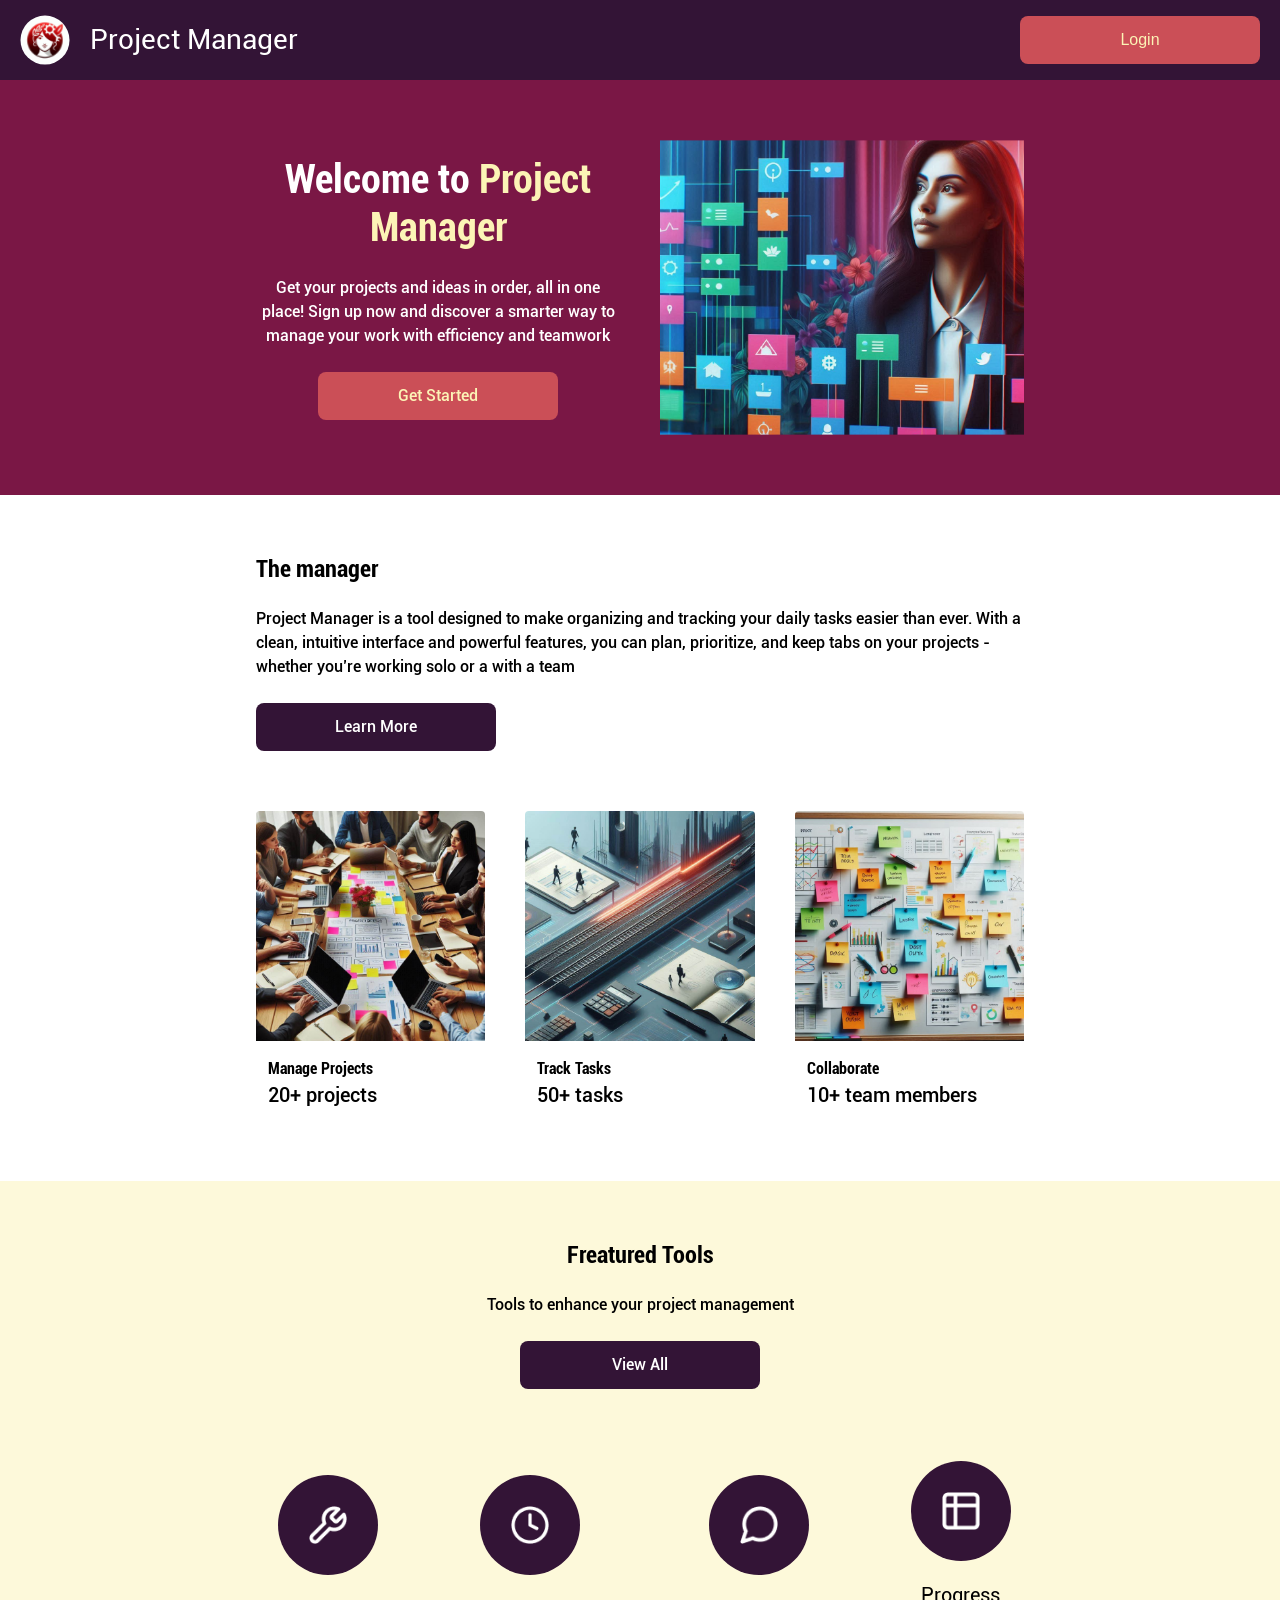
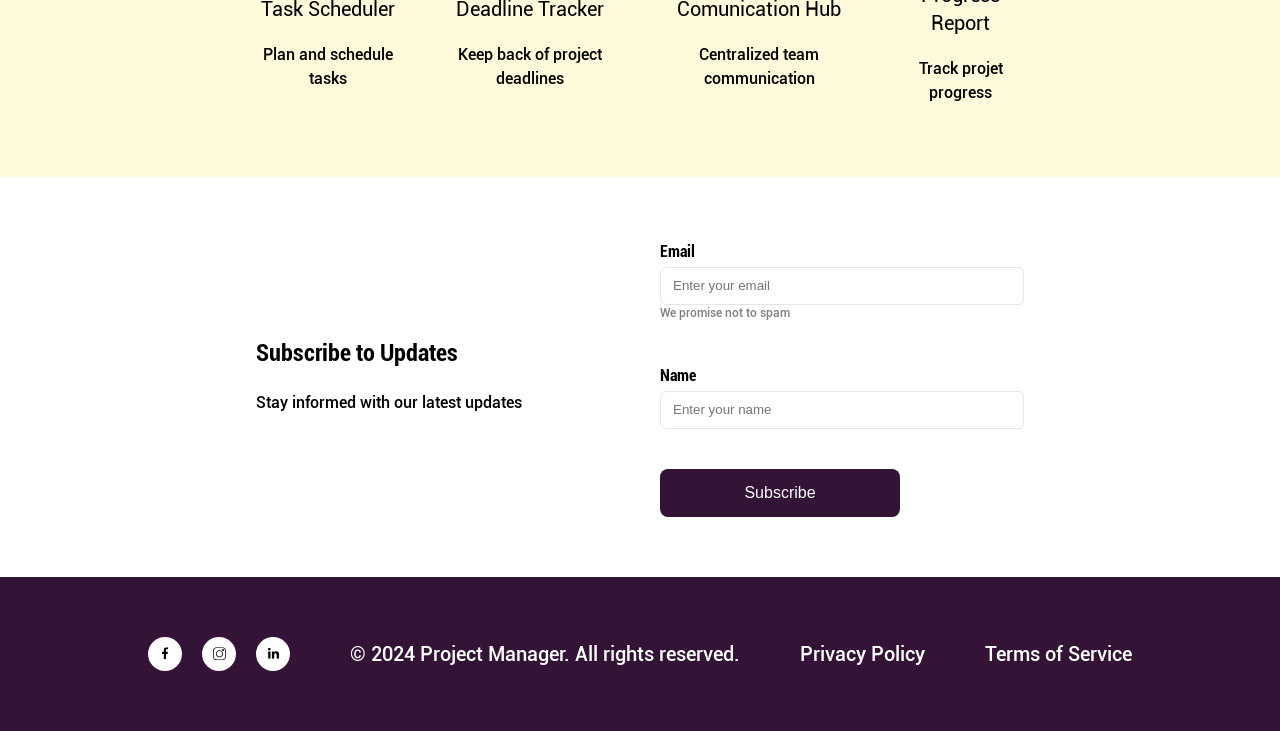
==== index.html @ 608cab63 "Add files via upload" ====
<!DOCTYPE html>
<html lang="en">

<head>
    <meta charset="UTF-8">
    <meta name="viewport" content="width=device-width, initial-scale=1.0">

    <link rel="shortcut icon" href="assets/images/logo.svg" type="image/x-icon">
    <title>Project Manager</title>

    <link rel="stylesheet" href="assets/css/home-page.css">
    <link rel="stylesheet" href="assets/css/global.css">
    <link rel="stylesheet" href="/assets/css/global-font.css">
</head>

<body>
    <header class="home-c">
        <!--Inserir Cabeçalho-->
    </header>

    <main class="home-m">
        <section class="columns content ">
            <div class="column aling-center max-column gap-min">
                <h1 class="title">Welcome to <span class="emphasis">Project Manager</span></h1>
                <p class="text">Get your projects and ideas in order, all in one place! Sign up now and discover a
                    smarter way to manage your work with efficiency and teamwork</p>
                <a href="pages/login-page.html" class="button butt-main">Get Started</a>
            </div>
            <div class="column max-column">
                <img src="assets/images/main-i.png" alt="">
            </div>
        </section>
    </main>

    <section class="sec" id="manager">
        <div class="content gap">
            <div class="aling-left gap-min">
                <h2 class="title">The manager</h2>
                <p class="text">Project Manager is a tool designed to make organizing and tracking your daily tasks
                    easier
                    than ever. With a clean, intuitive interface and powerful features, you can plan, prioritize, and
                    keep
                    tabs on your projects - whether you’re working solo or a with a team</p>
                <a href="#" class="button butt-norm">Learn More</a>
            </div>
            <div class="columns">
                <div class="column">
                    <div class="card-manager">
                        <img src="assets/images/list-i-1.png" alt="imagem de fichario">
                        <div class="group">
                            <h3 class="text">Manage Projects</h3>
                            <p class="subtitle">20+ projects</p>
                        </div>
                    </div>
                </div>
                <div class="column">
                    <div class="card-manager">
                        <img src="assets/images/list-i-2.png" alt="imagem de negocios">
                        <div class="group">
                            <h3 class="text">Track Tasks</h3>
                            <p class="subtitle">50+ tasks</p>
                        </div>
                    </div>
                </div>
                <div class="column">
                    <div class="card-manager">
                        <img src="assets/images/list-i-3.png" alt="imagem de daily">
                        <div class="group">
                            <h3 class="text">Collaborate</h3>
                            <p class="subtitle">10+ team members</p>
                        </div>
                    </div>
                </div>
            </div>
        </div>
    </section>


    <section class="sec emphasis-content" id="tools">
        <div class="content">
            <div class="aling-center gap">
                <div class="group gap-min">
                    <h2 class="title">Freatured Tools</h2>
                    <p class="text">Tools to enhance your project management</p>
                    <a href="#" class="button butt-norm">View All</a>
                </div>
                <div class="columns">
                    <div class="column aling-center">
                        <i class="image-i-i"><img src="assets/images/tool-i-i.png" alt="image tool-i-i"></i>
                        <h3 class="subtitle">Task Scheduler</h3>
                        <p class="text">Plan and schedule tasks</p>
                    </div>
                    <div class="column aling-center">
                        <i class="image-i-i"><img src="assets/images/clock-i-i.png" alt="image clock-i-i"></i>
                        <h3 class="subtitle">Deadline Tracker</h3>
                        <p class="text">Keep back of project deadlines</p>
                    </div>
                    <div class="column aling-center">
                        <i class="image-i-i"><img src="assets/images/menseger-i-i.png" alt="image menseger-i-i"></i>
                        <h3 class="subtitle">Comunication Hub</h3>
                        <p class="text">Centralized team communication</p>
                    </div>
                    <div class="column aling-center">
                        <i class="image-i-i"><img src="assets/images/table-i-i.png" alt="image table-i-i"></i>
                        <h3 class="subtitle">Progress Report</h3>
                        <p class="text">Track projet progress</p>
                    </div>
                </div>
            </div>
        </div>
    </section>


    <section class="sec" id="subscribe">
        <div class="content">
            <div class="columns">
                <div class="column max-column justify-center gap-min">
                    <h2 class="title">Subscribe to Updates</h2>
                    <p class="text">Stay informed with our latest updates</p>
                </div>
                <div class="column max-column">
                    <form class="form" id="subscribeForm">
                        <div class="group">
                            <label for="email">Email</label>
                            <input type="email" id="email" name="email" placeholder="Enter your email" required>
                            <span class="alert-form">We promise not to spam</span>
                        </div>

                        <div class="group">
                            <label for="name">Name</label>
                            <input type="text" id="name" name="name" placeholder="Enter your name" required>
                            <span class="alert-form"></span>
                        </div>

                        <button class="button butt-norm" type="submit">Subscribe</button>

                    </form>

                </div>
            </div>
        </div>
    </section>

    <div class="alert"></div>

    <footer class="home-f">
        <!--Inserir Footer-->
    </footer>


    <!--Inserindo JS-->
    <script src="assets/js/global.js"></script>
    <script src="assets/js/home-page.js"></script>

</body>

</html>
---- assets/css/home-page.css ----
.image-i-i {
    background: var(--primary-color);
    width: 100px;
    height: 100px;
    border-radius: 200px;
    text-align: center;
    justify-content: center;
    align-items: center;
    display: flex;
}

.image-i-i img {
    width: 38px;
}


#tools .column {
    gap: 20px;
    padding: 12px 0;
}

#manager .group {
    gap: 20px;
    padding: 12px;
}

#manager .subtitle {
    font-size: 20px;
    font-weight: 500;
    line-height: 28px;
}

.card-manager img {
    border-radius: 4px 4px 0 0;
}

.alert-form.error  {
    color: red;
}

.home-m {
    background: var(--second-color);
}

.home-m .text {
    color: var(--withe);
}
---- assets/css/global.css ----
/* Regras globais */
:root {
    --primary-color: #331436;
    --second-color: #7A1745;
    --withe: #FFF;
    --black: #000;
    --emphasis: rgba(252, 244, 182);
    --emphasis-content: rgba(252, 244, 182, 0.5);
    --button: #CB4F57;
    --orange: #EB9961;
    --pink: #F8F2FF;
    --pink-or:#CB4F57;
    --pink-ye: #EB9961;
    --yelow: #FCF4B6;
    --close: #FF746A;
}

/* Zerando CSS */
* {
    margin: 0;
    padding: 0;
    box-sizing: border-box;
}


/* Overflow */
html {
    overflow: auto;
    overflow-x: hidden;
}

html,
body {
    height: 100%;
    margin: 0;
    padding: 0;
    display: flex;
    flex-direction: column;
    font-family: "Roboto", sans-serif;
    font-weight: 500;
}

.overflow-hidden {
    overflow: hidden !important;
}
/**/

/* Tipografy */
.title, h2, h3, h4, h5, h6 {
    color: var(---primary-color);
    font-weight: 700;
}

p, .text {
    font-size: 16px;
    line-height: 24px;
    color: var(---primary-color);
}

form {
    display: flex;
    flex-direction: column;
    gap: 40px;
    line-height: 30px;
    width: 100%;
}

label {
    width: 100%;
    line-height: 30px;
    font-weight: 600;
}

input {
    line-height: 20px;
    border-radius: 6px;
    padding: 8px 12px;
    border: 1px solid rgba(0, 0, 0, 0.1);
    background: transparent;
}

img {
    width: 100%;
}

.subtitle {
    font-size: 20px;
    line-height: 28px;
    font-weight: 400;
}

.emphasis {
    color: var(--emphasis);
}
/**/

/* Button Pattern */
.butt-main {
    color: var(--emphasis);
    background: var(--button);
}

.butt-norm {
    color: var(--withe);
    background: var(--primary-color);
}

.button {
    border-radius: 8px;
    padding: 12px;
    width: 240px;
    text-decoration: none;
    line-height: 24px;
    font-weight: 500;
    border: none;
    text-align: center;
    font-size: 16px;
    cursor: pointer;
    transition: 0.3s ease;
}

.butt-main:hover {
    color: var(--button);
    background: var(--emphasis);
}

.butt-norm:hover {
    color: var(--withe);
    background: var(--second-color);
}
/**/

/* Contents */
.emphasis-content {
    background: var(--emphasis-content);
}

.sec, .home-m {
    padding: 60px;
    display: flex;
    flex-direction: column;
    align-items: center;
}

.content {
    max-width: 60vw;
}

.aling-left {
    text-align: left;
    display: flex;
    align-items: left;
    justify-content: left;
    flex-direction: column;

}

.aling-center {
    text-align: center;
    display: flex;
    align-items: center;
    justify-content: center;
    flex-direction: column;
}
/**/

/* Main Content */
main .title {
    color: var(--withe);
    font-weight: 700;
    font-size: 40px;
    line-height: 48px;
}
/**/

/* Column Pattern */
.columns {
    display: flex;
    justify-content: space-between;
    gap: 40px;
    width: 100%;
}

.column {
    display: flex;
    flex-direction: column;
    width: Fill (1, 560px)px;
}
/**/

/* Group */
.group {
    width: 100%;
    display: inherit;
    flex-direction: inherit;
    align-items: inherit;
    justify-content: inherit;
}
/**/

/* Alings */
.gap {
    display: flex;
    flex-direction: column;
    gap: 60px;
}

.gap-min {
    gap: 24px;
}

.max-column {
    width: 560px;
}

.justify-center {
    display: flex;
    flex-direction: column;
    justify-content: center;
    align-items: left;
}
/**/

/*Forms*/
.alert-form {
    font-size: 12px;
    line-height: 16px;
    text-align: left;
    color: rgba(0, 0, 0, 0.5);
}
/**/

/* Mensages */
.alert {
    background: #000;
    color: white;
    position: fixed;
    bottom: 20px;
    left: 50%;
    transform: translateX(-50%);
    padding: 10px 20px;
    border-radius: 5px;
    z-index: 1000;
    display: none;
}

.sucess {
    background: green;
}

.error {
    background: red;
}
/**/

/* Header */
.home-c .nav-menu>li {
    display: none;
}

.home-c .nav-menu>li:last-child {
    display: block;
}

.login-c .nav-menu>li {
    display: none;
}

.kanban-c .nav-menu>li {
    display: none;
}

.kanban-c .nav-menu>li:not(:last-child) {
    display: block;
}
/**/

/* Navigation Menu */
.navbar {
    display: flex;
    padding: 20px;
    background: var(--primary-color);
    justify-content: space-between;
    font-size: 16px;
    line-height: 24px;
    max-height: 80px;
    align-items: center;
    width: 100%;
    overflow: hidden;
}

.menu,
.navbar>.column {
    display: flex;
    align-items: center;
    gap: 10px;
    color: var(--withe);
}

.logo img {
    width: 50px;
    height: 50px;
}

.navbar ul {
    gap: 40px;
}

.nav-menu li {
    list-style: none;
}

.nav-menu a {
    color: var(--withe);
    text-decoration: none;
}

.nav-menu {
    display: flex;
    align-items: center;
    height: 36px;
}

.navbar>.column {
    padding: 0;

}

.logo .title {
    color: var(--withe);
    font-weight: 400;
    font-size: 28px;
    line-height: 36px;
}

.logo a {
    display: flex;
    align-items: center;
    gap: 20px;
    text-decoration: none;
}

.nav-menu input {
    border: 1px solid rgba(255, 255, 255, 0.1);
    color: rgba(255, 255, 255, 0.5);
    background-color: transparent;
}

.nav-menu input {
    border: 1px solid rgba(255, 255, 255, 0.1);
    color: rgba(255, 255, 255, 0.5);
    padding-right: 30px;
}

.search {
    position: relative;
}

.icon-search {
    position: absolute;
    right: 10px;
    top: calc(50% + 3px);
    transform: translateY(-50%);
    cursor: pointer;
}

/* Icone hamburguer */
.hamburger {
    z-index: 1000;
    font-size: 24px;
    line-height: 24px;
    cursor: pointer;
    display: none;
}

.hamburger.default:before {
    content: "\2630";
}

.hamburger.active:before {
    content: "\26CC";
}

.nav-menu li {
    animation-duration: 0.5s;
    animation-name: slidein;
    animation-fill-mode: forwards;
    opacity: 0;
}

.nav-menu li:nth-child(1) {
    animation-delay: 0.1ms;
}

.nav-menu li:nth-child(2) {
    animation-delay: 0.2s;
}

.nav-menu li:nth-child(3) {
    animation-delay: 0.4s;
}

.nav-menu li:nth-child(4) {
    animation-delay: 0.6s;
}
/* Animations Menu */
@keyframes slidein {
    from {
        opacity: 0;
        transform: translateX(100%);
    }

    to {
        opacity: 1;
        transform: translateX(0%);
    }
}
/* Responsiveness */
@media (max-width: 1080px) {
    .nav-menu {
        display: flex;
        flex-direction: column;
        position: absolute;
        right: 0;
        top: 80px;
        background: #331436;
        padding: 20px;
        align-items: flex-start !important;
        z-index: 1000;
    }
    .navbar ul {
        display: none;
        height: 100%;
        width: 70vw;
    }
    .navbar ul.active{
        height: 100%;
        display: flex;
    }
    .navbar ul li {
        text-align: left;
        justify-content: left;
    }

    .hamburger {
        display: block;
    }
    .columns {
        flex-wrap: wrap;
    }
    body .column:not(header .column) {
        min-width: 250px;
        width: 100%;
    }    
    
}
/**/

/* Footer */
footer {
    background: var(--primary-color);
    padding: 60px;
    color: var(--withe);
}

footer .columns {
    display: flex;
    justify-content: center;
    gap: 60px;
    width: 100%;
    flex-direction: row;
    align-items: center;
}

footer .column {
    display: flex;
    flex-direction: row;
    gap: 60px;
    justify-content: center;
    align-items: center;
}


footer a,
footer .text {
    color: var(--withe);
    text-decoration: none;
    font-size: 20px;
    line-height: 28px;
}

footer .group-social {
    gap: 20px;
}

footer .social {
    background: var(--withe);
    justify-content: center;
    align-items: center;
    border-radius: 100px;
    width: 34px;
    height: 34px;
    display: block;
    justify-content: center;
    justify-items: center;
    text-align: center;
}

footer .social img {
    margin: 10px auto;
    width: initial;
}
/**/
---- assets/css/global-font.css ----
@font-face {
    font-family: 'Roboto';
    src: url('../fonts/Roboto/Roboto-Black.ttf') format('truetype');
    font-weight: 900;
    font-style: normal;
}

@font-face {
    font-family: 'Roboto';
    src: url('../fonts/Roboto/Roboto-BlackItalic.ttf') format('truetype');
    font-weight: 900;
    font-style: italic;
}

@font-face {
    font-family: 'Roboto';
    src: url('../fonts/Roboto/Roboto-Bold.ttf') format('truetype');
    font-weight: 700;
    font-style: normal;
}

@font-face {
    font-family: 'Roboto';
    src: url('../fonts/Roboto/Roboto-BoldItalic.ttf') format('truetype');
    font-weight: 700;
    font-style: italic;
}

@font-face {
    font-family: 'Roboto';
    src: url('../fonts/Roboto/Roboto-BoldCondensed.ttf') format('truetype');
    font-weight: 700;
    font-style: normal;
}

@font-face {
    font-family: 'Roboto';
    src: url('../fonts/Roboto/Roboto-BoldCondensedItalic.ttf') format('truetype');
    font-weight: 700;
    font-style: italic;
}

@font-face {
    font-family: 'Roboto';
    src: url('../fonts/Roboto/Roboto-Condensed.ttf') format('truetype');
    font-weight: 400;
    font-style: normal;
}

@font-face {
    font-family: 'Roboto';
    src: url('../fonts/Roboto/Roboto-CondensedItalic.ttf') format('truetype');
    font-weight: 400;
    font-style: italic;
}

@font-face {
    font-family: 'Roboto';
    src: url('../fonts/Roboto/Roboto-Italic.ttf') format('truetype');
    font-weight: 400;
    font-style: italic;
}

@font-face {
    font-family: 'Roboto';
    src: url('../fonts/Roboto/Roboto-Light.ttf') format('truetype');
    font-weight: 300;
    font-style: normal;
}

@font-face {
    font-family: 'Roboto';
    src: url('../fonts/Roboto/Roboto-LightItalic.ttf') format('truetype');
    font-weight: 300;
    font-style: italic;
}

@font-face {
    font-family: 'Roboto';
    src: url('../fonts/Roboto/Roboto-Medium.ttf') format('truetype');
    font-weight: 500;
    font-style: normal;
}

@font-face {
    font-family: 'Roboto';
    src: url('../fonts/Roboto/Roboto-MediumItalic.ttf') format('truetype');
    font-weight: 500;
    font-style: italic;
}

@font-face {
    font-family: 'Roboto';
    src: url('../fonts/Roboto/Roboto-Regular.ttf') format('truetype');
    font-weight: 400;
    font-style: normal;
}

@font-face {
    font-family: 'Roboto';
    src: url('../fonts/Roboto/Roboto-Thin.ttf') format('truetype');
    font-weight: 100;
    font-style: normal;
}

@font-face {
    font-family: 'Roboto';
    src: url('../fonts/Roboto/Roboto-ThinItalic.ttf') format('truetype');
    font-weight: 100;
    font-style: italic;
}
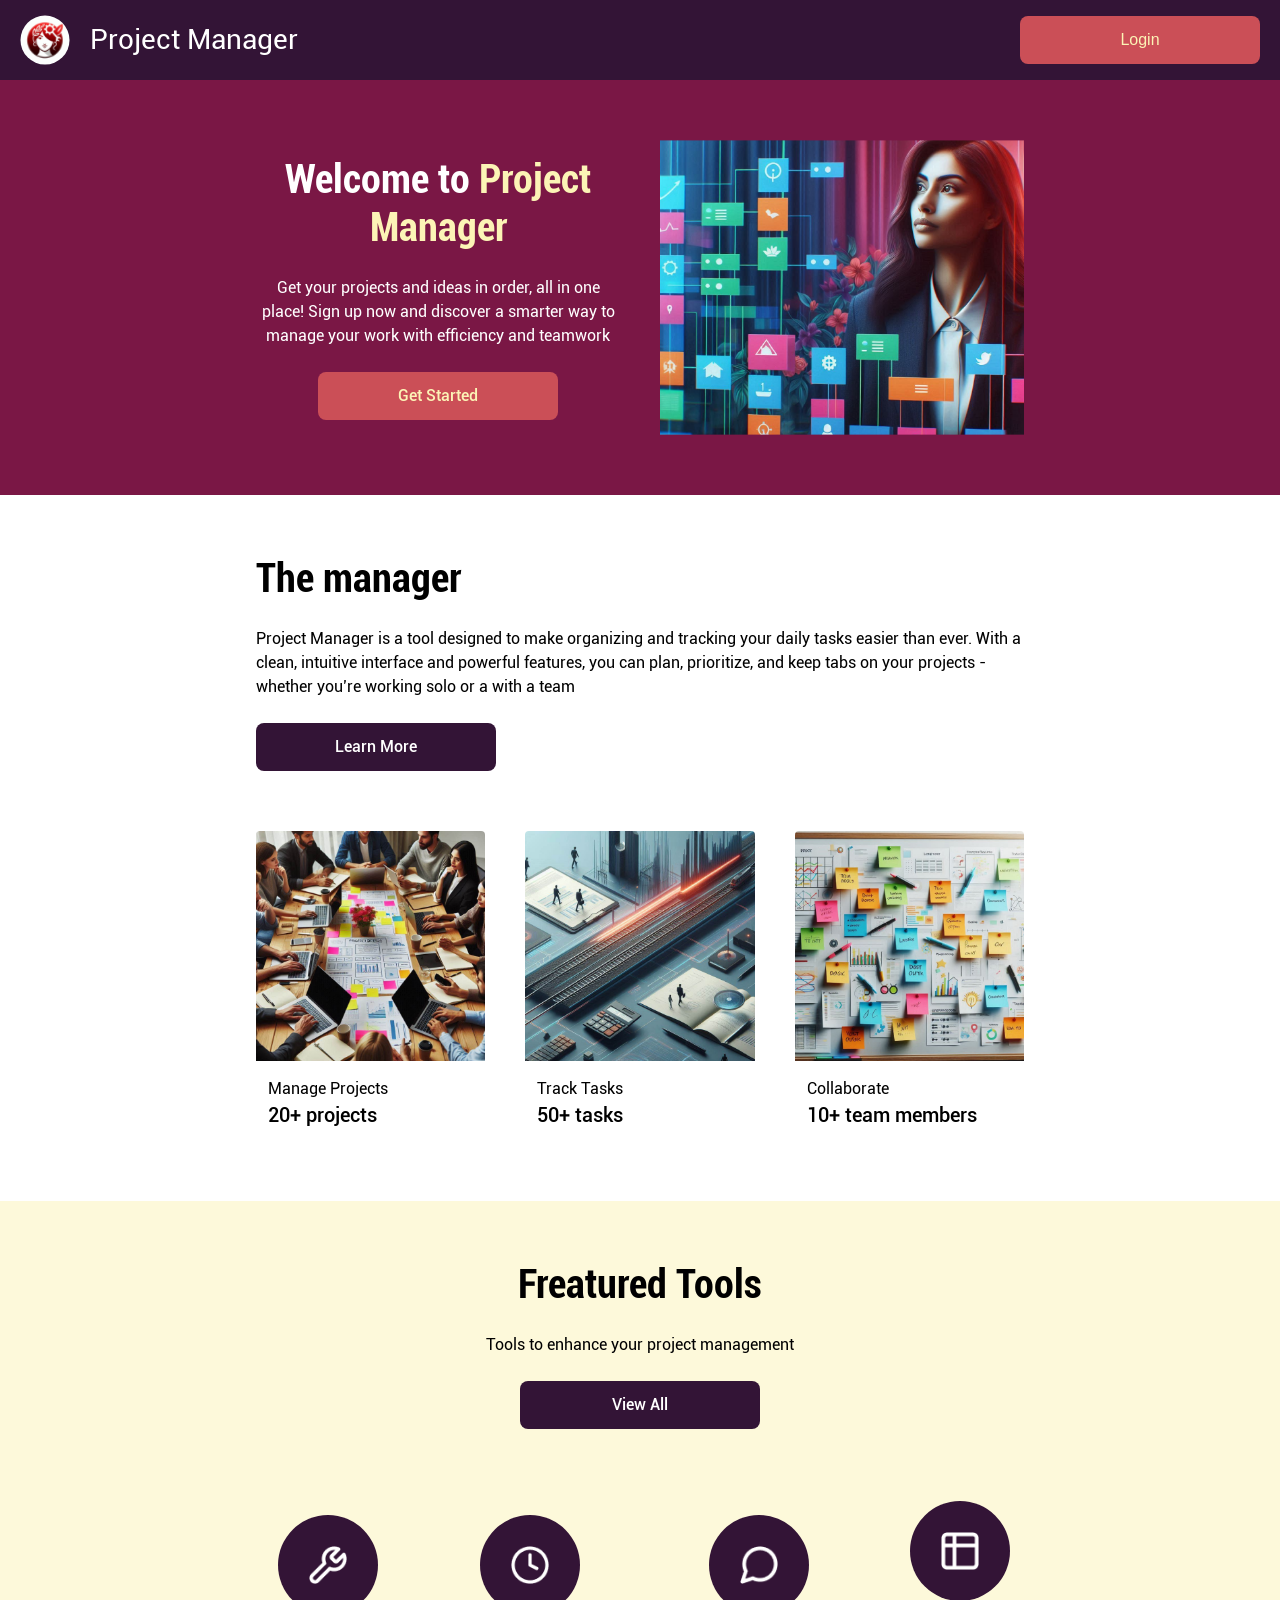
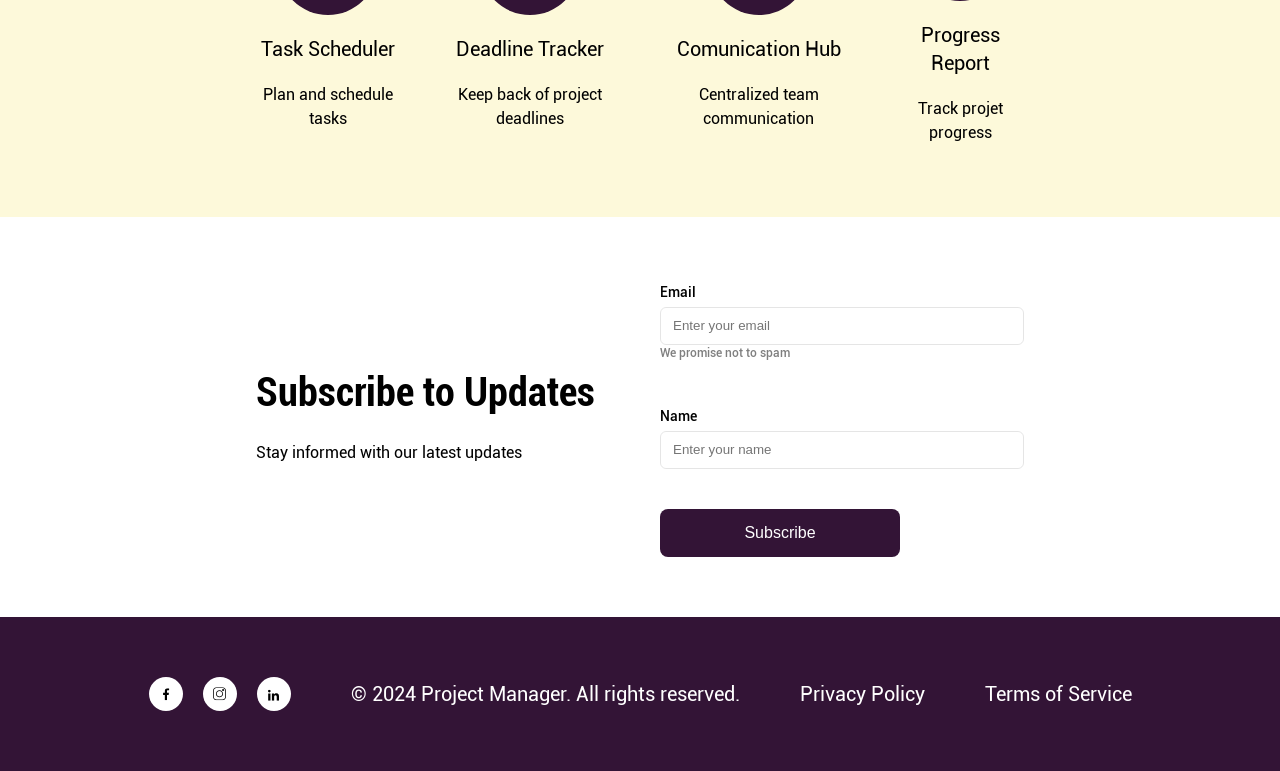
==== commit 297c7b79: "Add files via upload" ====
--- a/index.html
+++ b/index.html
@@ -5,17 +5,35 @@
     <meta charset="UTF-8">
     <meta name="viewport" content="width=device-width, initial-scale=1.0">
 
-    <link rel="shortcut icon" href="assets/images/logo.svg" type="image/x-icon">
+    <link rel="shortcut icon" href="/assets/images/logo.svg" type="image/x-icon">
     <title>Project Manager</title>
 
-    <link rel="stylesheet" href="assets/css/home-page.css">
-    <link rel="stylesheet" href="assets/css/global.css">
+    <link rel="stylesheet" href="/assets/css/home-page.css">
+    <link rel="stylesheet" href="/assets/css/global.css">
     <link rel="stylesheet" href="/assets/css/global-font.css">
 </head>
 
 <body>
     <header class="home-c">
-        <!--Inserir Cabeçalho-->
+        <nav class="navbar columns">
+            <div class="logo column">
+                <a href="/">
+                    <img src="/assets/images/logo.svg" alt="Logo">
+                    <h2 class="title">Project Manager</h2>
+                </a>
+            </div>
+
+            <div class="column menu">
+                <ul class="nav-menu">
+                    <li>
+                        <button class="button butt-login butt-main"
+                            onclick="location.href='/assets/pages/login-page.html'">Login</button>
+                    </li>
+                </ul>
+                <div class="hamburger default"></div>
+            </div>
+
+        </nav>
     </header>
 
     <main class="home-m">
@@ -24,10 +42,10 @@
                 <h1 class="title">Welcome to <span class="emphasis">Project Manager</span></h1>
                 <p class="text">Get your projects and ideas in order, all in one place! Sign up now and discover a
                     smarter way to manage your work with efficiency and teamwork</p>
-                <a href="pages/login-page.html" class="button butt-main">Get Started</a>
+                <a href="/assets/pages/login-page.html" class="button butt-main">Get Started</a>
             </div>
             <div class="column max-column">
-                <img src="assets/images/main-i.png" alt="">
+                <img src="/assets/images/main-i.png" alt="">
             </div>
         </section>
     </main>
@@ -46,7 +64,7 @@
             <div class="columns">
                 <div class="column">
                     <div class="card-manager">
-                        <img src="assets/images/list-i-1.png" alt="imagem de fichario">
+                        <img src="/assets/images/list-i-1.png" alt="imagem de fichario">
                         <div class="group">
                             <h3 class="text">Manage Projects</h3>
                             <p class="subtitle">20+ projects</p>
@@ -55,7 +73,7 @@
                 </div>
                 <div class="column">
                     <div class="card-manager">
-                        <img src="assets/images/list-i-2.png" alt="imagem de negocios">
+                        <img src="/assets/images/list-i-2.png" alt="imagem de negocios">
                         <div class="group">
                             <h3 class="text">Track Tasks</h3>
                             <p class="subtitle">50+ tasks</p>
@@ -64,7 +82,7 @@
                 </div>
                 <div class="column">
                     <div class="card-manager">
-                        <img src="assets/images/list-i-3.png" alt="imagem de daily">
+                        <img src="/assets/images/list-i-3.png" alt="imagem de daily">
                         <div class="group">
                             <h3 class="text">Collaborate</h3>
                             <p class="subtitle">10+ team members</p>
@@ -86,27 +104,31 @@
                 </div>
                 <div class="columns">
                     <div class="column aling-center">
-                        <i class="image-i-i"><img src="assets/images/tool-i-i.png" alt="image tool-i-i"></i>
+                        <i class="image-i-i"><img src="/assets/images/tool-i-i.png" alt="image tool-i-i"></i>
                         <h3 class="subtitle">Task Scheduler</h3>
                         <p class="text">Plan and schedule tasks</p>
                     </div>
-                    <div class="column aling-center">
-                        <i class="image-i-i"><img src="assets/images/clock-i-i.png" alt="image clock-i-i"></i>
+
+                    <div class="column aling-center">
+                        <i class="image-i-i"><img src="/assets/images/clock-i-i.png" alt="image clock-i-i"></i>
                         <h3 class="subtitle">Deadline Tracker</h3>
                         <p class="text">Keep back of project deadlines</p>
                     </div>
-                    <div class="column aling-center">
-                        <i class="image-i-i"><img src="assets/images/menseger-i-i.png" alt="image menseger-i-i"></i>
+
+                    <div class="column aling-center">
+                        <i class="image-i-i"><img src="/assets/images/menseger-i-i.png" alt="image menseger-i-i"></i>
                         <h3 class="subtitle">Comunication Hub</h3>
                         <p class="text">Centralized team communication</p>
                     </div>
-                    <div class="column aling-center">
-                        <i class="image-i-i"><img src="assets/images/table-i-i.png" alt="image table-i-i"></i>
+
+                    <div class="column aling-center">
+                        <i class="image-i-i"><img src="/assets/images/table-i-i.png" alt="image table-i-i"></i>
                         <h3 class="subtitle">Progress Report</h3>
                         <p class="text">Track projet progress</p>
                     </div>
                 </div>
             </div>
+        </div>
         </div>
     </section>
 
@@ -144,13 +166,84 @@
     <div class="alert"></div>
 
     <footer class="home-f">
-        <!--Inserir Footer-->
+        <div class="columns">
+            <div class="column group-social">
+                <a href="http://facebook.com" class="social" target="_blank" aria-label="Facebook">
+                    <i class="icon icon-facebook">
+                        <svg width="12" height="13" viewBox="0 0 12 13" fill="none" xmlns="http://www.w3.org/2000/svg">
+                            <g clip-path="url(#clip0_36_15)">
+                                <path
+                                    d="M7.9985 2.29523H9.094V0.387234C8.905 0.361234 8.255 0.302734 7.498 0.302734C5.91851 0.302734 4.83651 1.29623 4.83651 3.12223V4.80273H3.09351V6.93573H4.83651V12.3027H6.97351V6.93623H8.646L8.9115 4.80323H6.97301V3.33373C6.97351 2.71723 7.1395 2.29523 7.9985 2.29523Z"
+                                    fill="black" />
+                            </g>
+                            <defs>
+                                <clipPath id="clip0_36_15">
+                                    <rect width="12" height="12" fill="white" transform="translate(0 0.302734)" />
+                                </clipPath>
+                            </defs>
+                        </svg>
+
+                    </i>
+                </a>
+                <a href="http://instagram.com" class="social" target="_blank" aria-label="Instagram">
+                    <i class="icon icon-instagram">
+                        <svg width="13" height="14" viewBox="0 0 13 14" fill="none" xmlns="http://www.w3.org/2000/svg">
+                            <g clip-path="url(#clip0_36_20)">
+                                <path
+                                    d="M9.481 0.302734H3.51898C1.57858 0.302734 0 1.88131 0 3.82171V9.78383C0 11.7241 1.57858 13.3027 3.51898 13.3027H9.4811C11.4214 13.3027 13 11.7241 13 9.78383V3.82171C13 1.88131 11.4214 0.302734 9.481 0.302734V0.302734ZM12.2379 9.78383C12.2379 11.3039 11.0012 12.5406 9.481 12.5406H3.51898C1.99881 12.5406 0.762114 11.3039 0.762114 9.78383V3.82171C0.762114 2.30155 1.99881 1.06485 3.51898 1.06485H9.4811C11.0012 1.06485 12.2379 2.30155 12.2379 3.82171V9.78383Z"
+                                    fill="black" />
+                                <path
+                                    d="M6.49999 3.24805C4.53995 3.24805 2.9454 4.84259 2.9454 6.80263C2.9454 8.76266 4.53995 10.3572 6.49999 10.3572C8.46002 10.3572 10.0546 8.76266 10.0546 6.80263C10.0546 4.84259 8.46002 3.24805 6.49999 3.24805ZM6.49999 9.5951C4.96028 9.5951 3.70752 8.34243 3.70752 6.80263C3.70752 5.26293 4.96028 4.01016 6.49999 4.01016C8.03978 4.01016 9.29245 5.26293 9.29245 6.80263C9.29245 8.34243 8.03978 9.5951 6.49999 9.5951Z"
+                                    fill="black" />
+                                <path
+                                    d="M10.1396 1.98584C9.56035 1.98584 9.08923 2.45705 9.08923 3.03618C9.08923 3.6154 9.56035 4.08661 10.1396 4.08661C10.7188 4.08661 11.19 3.6154 11.19 3.03618C11.19 2.45695 10.7188 1.98584 10.1396 1.98584ZM10.1396 3.3244C9.98068 3.3244 9.85135 3.19507 9.85135 3.03618C9.85135 2.87719 9.98068 2.74795 10.1396 2.74795C10.2986 2.74795 10.4279 2.87719 10.4279 3.03618C10.4279 3.19507 10.2986 3.3244 10.1396 3.3244Z"
+                                    fill="black" />
+                            </g>
+                            <defs>
+                                <clipPath id="clip0_36_20">
+                                    <rect width="13" height="13" fill="black" transform="translate(0 0.302734)" />
+                                </clipPath>
+                            </defs>
+                        </svg>
+                    </i>
+                </a>
+                <a href="https://www.linkedin.com/in/vitoriaellen03" class="social" target="_blank"
+                    aria-label="LinkedIn">
+                    <i class="icon icon-linkedin">
+                        <svg width="11" height="12" viewBox="0 0 11 12" fill="none" xmlns="http://www.w3.org/2000/svg">
+                            <g clip-path="url(#clip0_36_34)">
+                                <path
+                                    d="M10.9973 11.7676V11.7671H11V7.73289C11 5.75931 10.5751 4.23901 8.26789 4.23901C7.15873 4.23901 6.41439 4.84768 6.11052 5.42472H6.07843V4.42326H3.89081V11.7671H6.16873V8.13072C6.16873 7.17326 6.35023 6.24743 7.53593 6.24743C8.70423 6.24743 8.72164 7.3401 8.72164 8.19214V11.7676H10.9973Z"
+                                    fill="black" />
+                                <path d="M0.181488 4.42358H2.46215V11.7675H0.181488V4.42358Z" fill="black" />
+                                <path
+                                    d="M1.32092 0.767578C0.591708 0.767578 0 1.35929 0 2.08849C0 2.8177 0.591708 3.42179 1.32092 3.42179C2.05013 3.42179 2.64183 2.8177 2.64183 2.08849C2.64138 1.35929 2.04967 0.767578 1.32092 0.767578V0.767578Z"
+                                    fill="black" />
+                            </g>
+                            <defs>
+                                <clipPath id="clip0_36_34">
+                                    <rect width="11" height="11" fill="black" transform="translate(0 0.767578)" />
+                                </clipPath>
+                            </defs>
+                        </svg>
+                    </i>
+                </a>
+            </div>
+            <div class="column">
+                <p class="text">&copy; 2024 Project Manager. All rights reserved.</p>
+            </div>
+            <div class="column">
+                <a href="/" target="_blank" rel="noopener noreferrer">Privacy Policy</a>
+                <a href="/" target="_blank" rel="noopener noreferrer">Terms of Service</a>
+            </div>
+        </div>
     </footer>
 
 
+
     <!--Inserindo JS-->
-    <script src="assets/js/global.js"></script>
-    <script src="assets/js/home-page.js"></script>
+    <script src="/assets/js/global.js"></script>
+    <script src="/assets/js/home-page.js"></script>
 
 </body>
 
--- a/assets/css/home-page.css
+++ b/assets/css/home-page.css
@@ -25,16 +25,16 @@
 }
 
 #manager .subtitle {
-    font-size: 20px;
+    font-size: 1.25rem;
     font-weight: 500;
-    line-height: 28px;
+    line-height: 1.75rem;
 }
 
 .card-manager img {
     border-radius: 4px 4px 0 0;
 }
 
-.alert-form.error  {
+.alert-form.error {
     color: red;
 }
 
@@ -44,4 +44,4 @@
 
 .home-m .text {
     color: var(--withe);
-}
+}
--- a/assets/css/global.css
+++ b/assets/css/global.css
@@ -9,7 +9,7 @@
     --button: #CB4F57;
     --orange: #EB9961;
     --pink: #F8F2FF;
-    --pink-or:#CB4F57;
+    --pink-or: #CB4F57;
     --pink-ye: #EB9961;
     --yelow: #FCF4B6;
     --close: #FF746A;
@@ -36,25 +36,35 @@
     padding: 0;
     display: flex;
     flex-direction: column;
-    font-family: "Roboto", sans-serif;
+    font-family: 'Roboto', sans-serif;
     font-weight: 500;
 }
 
 .overflow-hidden {
     overflow: hidden !important;
 }
+
 /**/
 
 /* Tipografy */
-.title, h2, h3, h4, h5, h6 {
+.title,
+h2,
+h3,
+h4,
+h5,
+h6 {
     color: var(---primary-color);
     font-weight: 700;
-}
-
-p, .text {
-    font-size: 16px;
+    font-size: 2.5rem;
+    line-height: 48px;
+}
+
+p,
+.text {
+    font-size: 1rem;
     line-height: 24px;
     color: var(---primary-color);
+    font-weight: 400;
 }
 
 form {
@@ -68,7 +78,8 @@
 label {
     width: 100%;
     line-height: 30px;
-    font-weight: 600;
+    font-weight: 500;
+    font-size: 0.875rem;
 }
 
 input {
@@ -84,14 +95,15 @@
 }
 
 .subtitle {
-    font-size: 20px;
-    line-height: 28px;
+    font-size: 1.25rem;
+    line-height: 1.75rem;
     font-weight: 400;
 }
 
 .emphasis {
     color: var(--emphasis);
 }
+
 /**/
 
 /* Button Pattern */
@@ -114,7 +126,7 @@
     font-weight: 500;
     border: none;
     text-align: center;
-    font-size: 16px;
+    font-size: 1rem;
     cursor: pointer;
     transition: 0.3s ease;
 }
@@ -128,6 +140,7 @@
     color: var(--withe);
     background: var(--second-color);
 }
+
 /**/
 
 /* Contents */
@@ -135,7 +148,8 @@
     background: var(--emphasis-content);
 }
 
-.sec, .home-m {
+.sec,
+.home-m {
     padding: 60px;
     display: flex;
     flex-direction: column;
@@ -162,15 +176,17 @@
     justify-content: center;
     flex-direction: column;
 }
+
 /**/
 
 /* Main Content */
 main .title {
     color: var(--withe);
     font-weight: 700;
-    font-size: 40px;
+    font-size: 2.5rem;
     line-height: 48px;
 }
+
 /**/
 
 /* Column Pattern */
@@ -186,6 +202,7 @@
     flex-direction: column;
     width: Fill (1, 560px)px;
 }
+
 /**/
 
 /* Group */
@@ -196,6 +213,7 @@
     align-items: inherit;
     justify-content: inherit;
 }
+
 /**/
 
 /* Alings */
@@ -219,6 +237,7 @@
     justify-content: center;
     align-items: left;
 }
+
 /**/
 
 /*Forms*/
@@ -228,6 +247,7 @@
     text-align: left;
     color: rgba(0, 0, 0, 0.5);
 }
+
 /**/
 
 /* Mensages */
@@ -251,39 +271,23 @@
 .error {
     background: red;
 }
-/**/
-
-/* Header */
-.home-c .nav-menu>li {
-    display: none;
-}
-
-.home-c .nav-menu>li:last-child {
-    display: block;
-}
-
-.login-c .nav-menu>li {
-    display: none;
-}
-
-.kanban-c .nav-menu>li {
-    display: none;
-}
-
-.kanban-c .nav-menu>li:not(:last-child) {
-    display: block;
-}
-/**/
+
+/**/
+
 
 /* Navigation Menu */
-.navbar {
-    display: flex;
+header {
     padding: 20px;
     background: var(--primary-color);
+    max-height: 80px;
+    display: flex;
+    align-items: center;
+}
+.navbar {
+    display: flex;
     justify-content: space-between;
-    font-size: 16px;
+    font-size: 1rem;
     line-height: 24px;
-    max-height: 80px;
     align-items: center;
     width: 100%;
     overflow: hidden;
@@ -314,11 +318,15 @@
     color: var(--withe);
     text-decoration: none;
 }
+.nav-menu a:hover, footer a:hover {
+    color: var(--yelow);
+}
 
 .nav-menu {
     display: flex;
     align-items: center;
-    height: 36px;
+    height: 2.25rem;
+    font-weight: 400;
 }
 
 .navbar>.column {
@@ -329,8 +337,8 @@
 .logo .title {
     color: var(--withe);
     font-weight: 400;
-    font-size: 28px;
-    line-height: 36px;
+    font-size: 1.75rem;
+    line-height: 2.25rem;
 }
 
 .logo a {
@@ -403,6 +411,7 @@
 .nav-menu li:nth-child(4) {
     animation-delay: 0.6s;
 }
+
 /* Animations Menu */
 @keyframes slidein {
     from {
@@ -415,6 +424,7 @@
         transform: translateX(0%);
     }
 }
+
 /* Responsiveness */
 @media (max-width: 1080px) {
     .nav-menu {
@@ -428,15 +438,18 @@
         align-items: flex-start !important;
         z-index: 1000;
     }
+
     .navbar ul {
         display: none;
         height: 100%;
-        width: 70vw;
-    }
-    .navbar ul.active{
+        width: 100vw;
+    }
+
+    .navbar ul.active {
         height: 100%;
         display: flex;
     }
+
     .navbar ul li {
         text-align: left;
         justify-content: left;
@@ -445,15 +458,33 @@
     .hamburger {
         display: block;
     }
-    .columns {
+    
+    header .columns {
+        display: flex;
+        flex-wrap: nowrap !important; 
+        justify-content: center;
+        align-items: center;
+    }
+    .columns:not(header .column, footer .column) {
+        display: flex;
         flex-wrap: wrap;
-    }
-    body .column:not(header .column) {
+        justify-content: space-between;
+    }
+
+    .column:not(header .column, footer .column) {
         min-width: 250px;
-        width: 100%;
-    }    
-    
-}
+        width: calc(50% - 20px);
+        margin-bottom: 20px;
+    }
+
+    @media (max-width: 900px) {
+        .column:not(header .column) {
+            width: 100%;
+        }
+    }
+}
+
+
 /**/
 
 /* Footer */
@@ -485,8 +516,9 @@
 footer .text {
     color: var(--withe);
     text-decoration: none;
-    font-size: 20px;
-    line-height: 28px;
+    font-weight: 400;
+    font-size: 1.25rem;
+    line-height: 1.75rem;
 }
 
 footer .group-social {
@@ -500,7 +532,7 @@
     border-radius: 100px;
     width: 34px;
     height: 34px;
-    display: block;
+    display: flex;
     justify-content: center;
     justify-items: center;
     text-align: center;
@@ -510,4 +542,10 @@
     margin: 10px auto;
     width: initial;
 }
+.social:hover {
+    background: var(--yelow);
+}
+.social:hover .icon path {
+    fill: #CB4F57;
+}
 /**/
--- a/assets/css/global-font.css
+++ b/assets/css/global-font.css
@@ -108,4 +108,4 @@
     src: url('../fonts/Roboto/Roboto-ThinItalic.ttf') format('truetype');
     font-weight: 100;
     font-style: italic;
-}
+}
